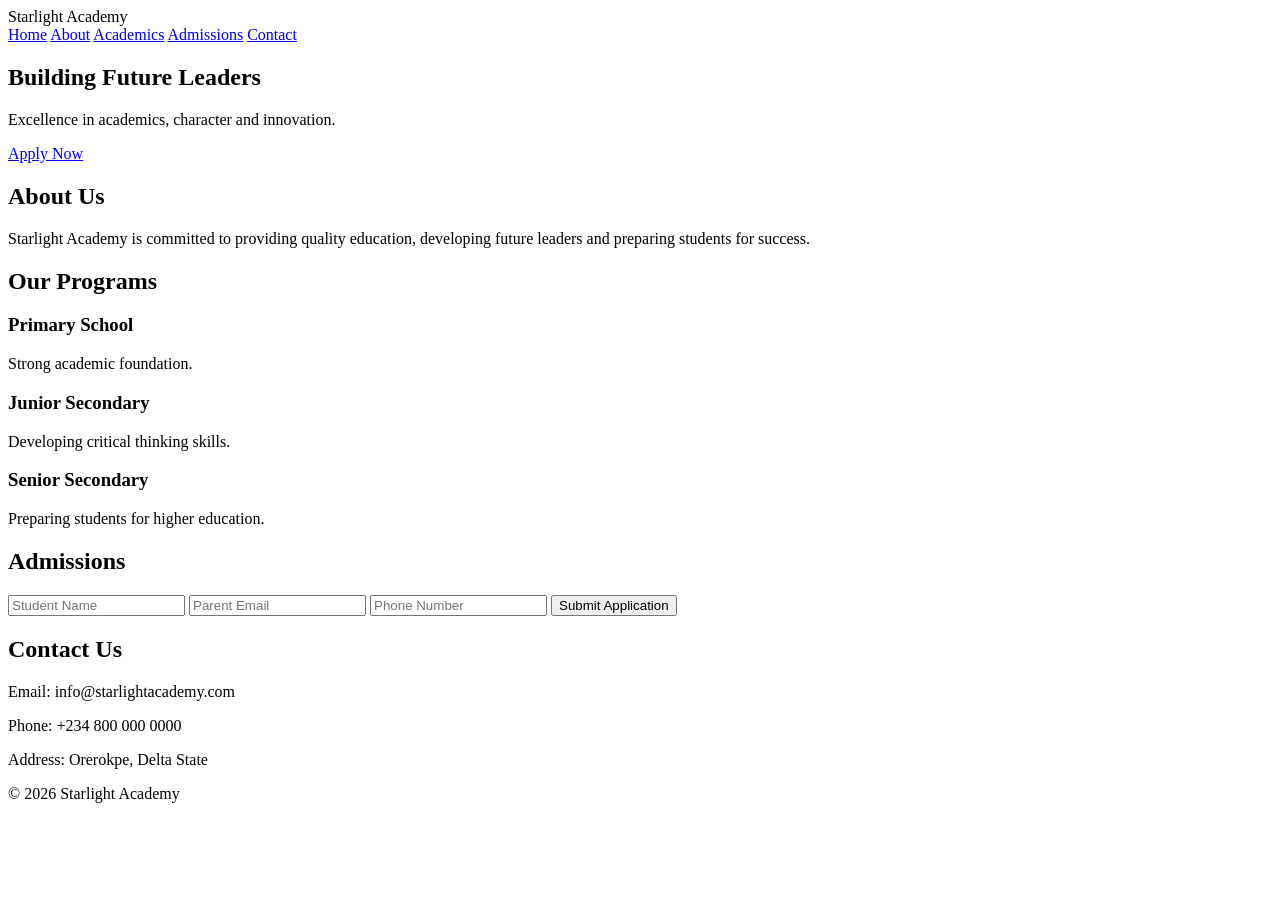
==== index.html @ b927dfcd "Create index.html" ====
<!DOCTYPE html>
<html lang="en">
<head>
<meta charset="UTF-8">
<meta name="viewport" content="width=device-width, initial-scale=1.0">
<title>Starlight Academy</title>
<link rel="stylesheet" href="style.css">
</head>
<body>

<header>
    <div class="container">
        <div class="logo">Starlight Academy</div>

        <nav>
            <a href="#home">Home</a>
            <a href="#about">About</a>
            <a href="#academics">Academics</a>
            <a href="#admissions">Admissions</a>
            <a href="#contact">Contact</a>
        </nav>
    </div>
</header>

<section class="hero" id="home">
    <h1>Building Future Leaders</h1>
    <p>Excellence in academics, character and innovation.</p>

    <a href="#admissions" class="btn">
        Apply Now
    </a>
</section>

<section class="container" id="about">
    <h2>About Us</h2>

    <p>
        Starlight Academy is committed to providing quality education,
        developing future leaders and preparing students for success.
    </p>
</section>

<section class="container" id="academics">
    <h2>Our Programs</h2>

    <div class="grid">
        <div class="card">
            <h3>Primary School</h3>
            <p>Strong academic foundation.</p>
        </div>

        <div class="card">
            <h3>Junior Secondary</h3>
            <p>Developing critical thinking skills.</p>
        </div>

        <div class="card">
            <h3>Senior Secondary</h3>
            <p>Preparing students for higher education.</p>
        </div>
    </div>
</section>

<section class="container" id="admissions">
    <h2>Admissions</h2>

    <form id="admissionForm">

        <input type="text" id="studentName" placeholder="Student Name" required>

        <input type="email" id="parentEmail" placeholder="Parent Email" required>

        <input type="tel" id="phone" placeholder="Phone Number" required>

        <button type="submit">
            Submit Application
        </button>

    </form>
</section>

<section class="container" id="contact">
    <h2>Contact Us</h2>

    <p>Email: info@starlightacademy.com</p>
    <p>Phone: +234 800 000 0000</p>
    <p>Address: Orerokpe, Delta State</p>
</section>

<footer>
    <p>© 2026 Starlight Academy</p>
</footer>

<script src="script.js"></script>

</body>
</html>
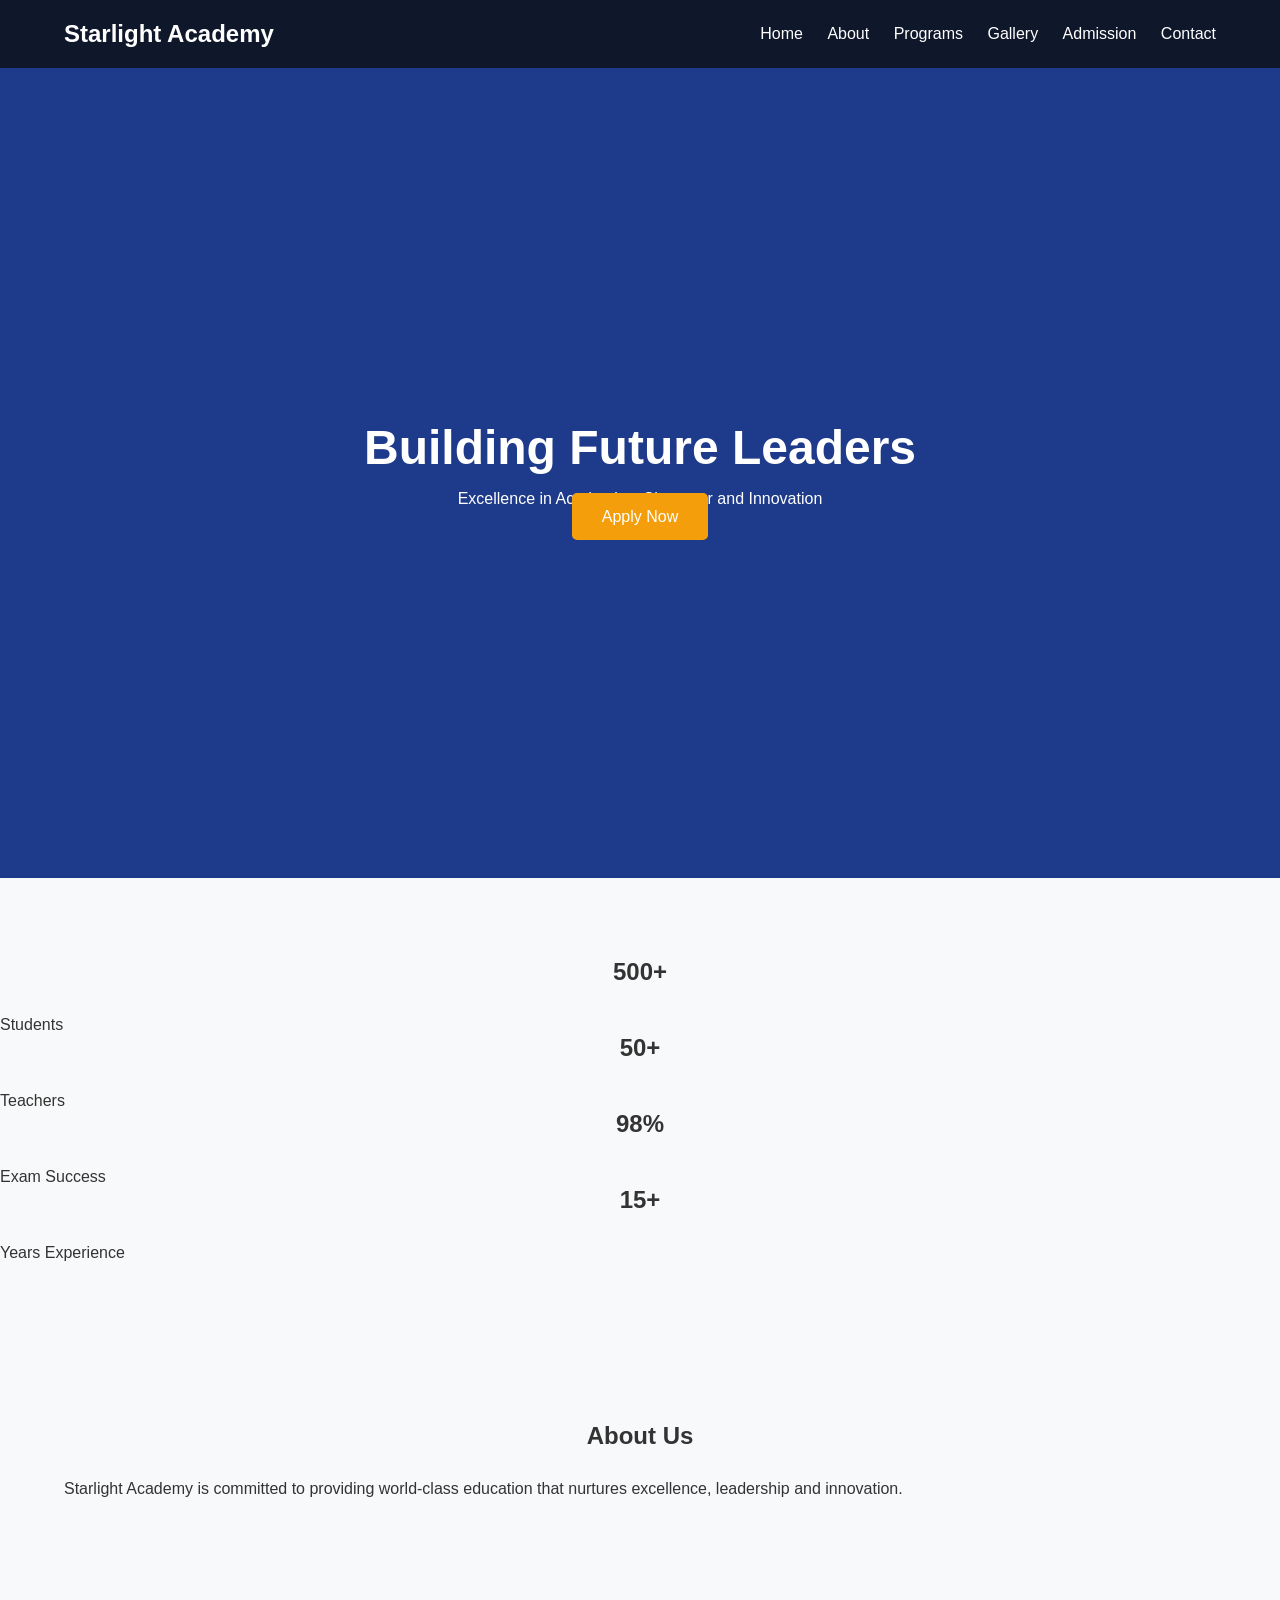
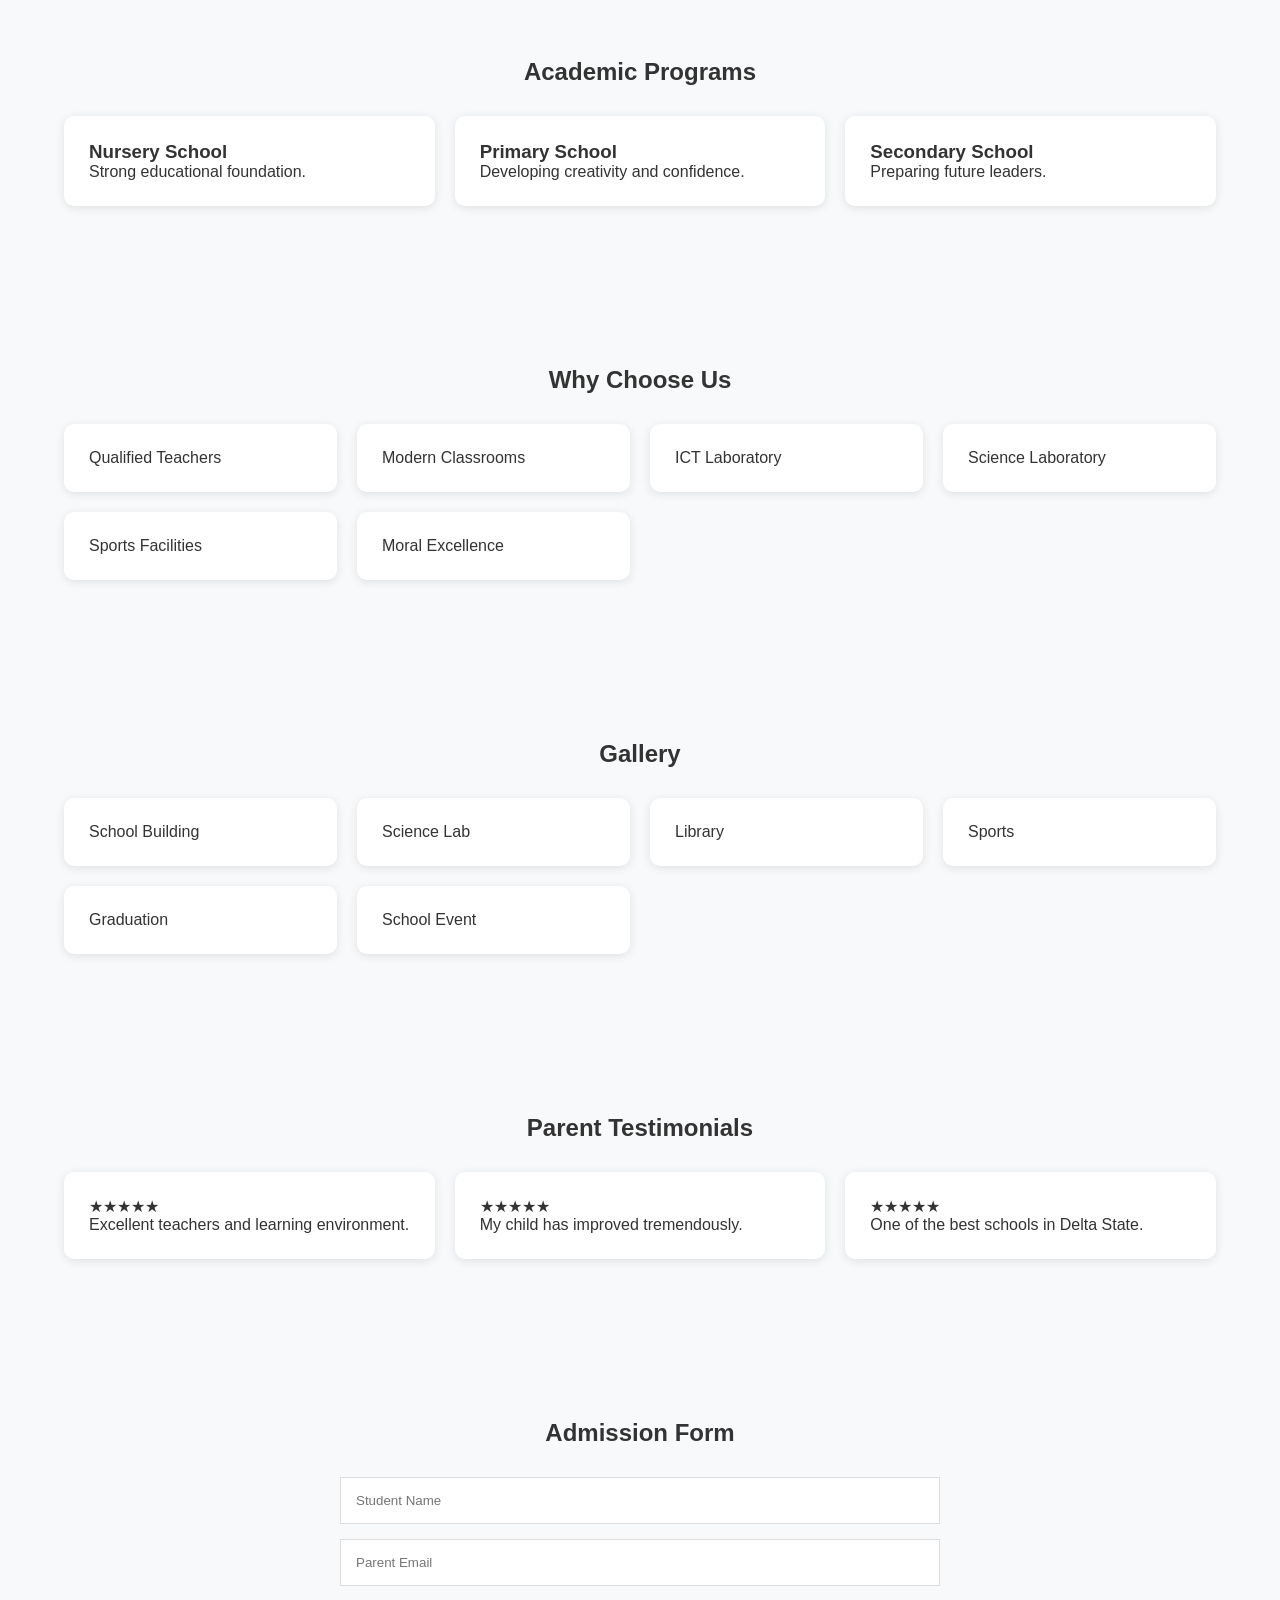
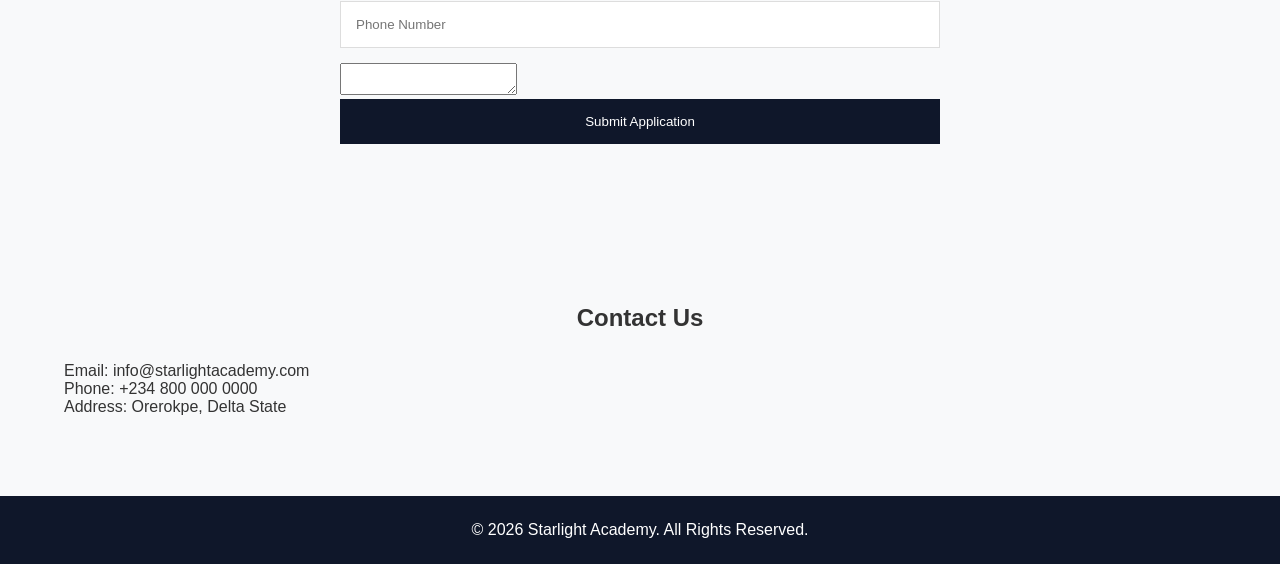
==== commit 356b0900: "Update index.html" ====
--- a/index.html
+++ b/index.html
@@ -3,92 +3,252 @@
 <head>
 <meta charset="UTF-8">
 <meta name="viewport" content="width=device-width, initial-scale=1.0">
-<title>Starlight Academy</title>
+<title>Starlight International Academy</title>
 <link rel="stylesheet" href="style.css">
 </head>
 <body>
 
 <header>
     <div class="container">
-        <div class="logo">Starlight Academy</div>
+        <div class="logo">
+            Starlight Academy
+        </div>
 
         <nav>
             <a href="#home">Home</a>
             <a href="#about">About</a>
-            <a href="#academics">Academics</a>
-            <a href="#admissions">Admissions</a>
+            <a href="#programs">Programs</a>
+            <a href="#gallery">Gallery</a>
+            <a href="#admission">Admission</a>
             <a href="#contact">Contact</a>
         </nav>
     </div>
 </header>
 
 <section class="hero" id="home">
-    <h1>Building Future Leaders</h1>
-    <p>Excellence in academics, character and innovation.</p>
-
-    <a href="#admissions" class="btn">
-        Apply Now
-    </a>
-</section>
-
-<section class="container" id="about">
+
+    <div class="hero-content">
+
+        <h1>Building Future Leaders</h1>
+
+        <p>
+            Excellence in Academics, Character and Innovation
+        </p>
+
+        <a href="#admission" class="btn">
+            Apply Now
+        </a>
+
+    </div>
+
+</section>
+
+<section class="stats">
+
+    <div class="stat">
+        <h2>500+</h2>
+        <p>Students</p>
+    </div>
+
+    <div class="stat">
+        <h2>50+</h2>
+        <p>Teachers</p>
+    </div>
+
+    <div class="stat">
+        <h2>98%</h2>
+        <p>Exam Success</p>
+    </div>
+
+    <div class="stat">
+        <h2>15+</h2>
+        <p>Years Experience</p>
+    </div>
+
+</section>
+
+<section id="about" class="container">
+
     <h2>About Us</h2>
 
-    <p>
-        Starlight Academy is committed to providing quality education,
-        developing future leaders and preparing students for success.
+    <p class="center">
+
+        Starlight Academy is committed to providing
+        world-class education that nurtures excellence,
+        leadership and innovation.
+
     </p>
-</section>
-
-<section class="container" id="academics">
-    <h2>Our Programs</h2>
-
-    <div class="grid">
+
+</section>
+
+<section id="programs" class="container">
+
+    <h2>Academic Programs</h2>
+
+    <div class="grid">
+
+        <div class="card">
+            <h3>Nursery School</h3>
+            <p>Strong educational foundation.</p>
+        </div>
+
         <div class="card">
             <h3>Primary School</h3>
-            <p>Strong academic foundation.</p>
-        </div>
-
-        <div class="card">
-            <h3>Junior Secondary</h3>
-            <p>Developing critical thinking skills.</p>
-        </div>
-
-        <div class="card">
-            <h3>Senior Secondary</h3>
-            <p>Preparing students for higher education.</p>
-        </div>
-    </div>
-</section>
-
-<section class="container" id="admissions">
-    <h2>Admissions</h2>
+            <p>Developing creativity and confidence.</p>
+        </div>
+
+        <div class="card">
+            <h3>Secondary School</h3>
+            <p>Preparing future leaders.</p>
+        </div>
+
+    </div>
+
+</section>
+
+<section class="container">
+
+    <h2>Why Choose Us</h2>
+
+    <div class="grid">
+
+        <div class="card">
+            Qualified Teachers
+        </div>
+
+        <div class="card">
+            Modern Classrooms
+        </div>
+
+        <div class="card">
+            ICT Laboratory
+        </div>
+
+        <div class="card">
+            Science Laboratory
+        </div>
+
+        <div class="card">
+            Sports Facilities
+        </div>
+
+        <div class="card">
+            Moral Excellence
+        </div>
+
+    </div>
+
+</section>
+
+<section id="gallery" class="container">
+
+    <h2>Gallery</h2>
+
+    <div class="grid">
+
+        <div class="card">School Building</div>
+
+        <div class="card">Science Lab</div>
+
+        <div class="card">Library</div>
+
+        <div class="card">Sports</div>
+
+        <div class="card">Graduation</div>
+
+        <div class="card">School Event</div>
+
+    </div>
+
+</section>
+
+<section class="container">
+
+    <h2>Parent Testimonials</h2>
+
+    <div class="grid">
+
+        <div class="card">
+            ★★★★★
+            <p>
+                Excellent teachers and learning environment.
+            </p>
+        </div>
+
+        <div class="card">
+            ★★★★★
+            <p>
+                My child has improved tremendously.
+            </p>
+        </div>
+
+        <div class="card">
+            ★★★★★
+            <p>
+                One of the best schools in Delta State.
+            </p>
+        </div>
+
+    </div>
+
+</section>
+
+<section id="admission" class="container">
+
+    <h2>Admission Form</h2>
 
     <form id="admissionForm">
 
-        <input type="text" id="studentName" placeholder="Student Name" required>
-
-        <input type="email" id="parentEmail" placeholder="Parent Email" required>
-
-        <input type="tel" id="phone" placeholder="Phone Number" required>
+        <input
+        type="text"
+        id="student"
+        placeholder="Student Name"
+        required>
+
+        <input
+        type="email"
+        id="email"
+        placeholder="Parent Email"
+        required>
+
+        <input
+        type="tel"
+        id="phone"
+        placeholder="Phone Number"
+        required>
+
+        <textarea
+        id="message"
+        placeholder="Additional Information">
+        </textarea>
 
         <button type="submit">
             Submit Application
         </button>
 
     </form>
-</section>
-
-<section class="container" id="contact">
+
+</section>
+
+<section id="contact" class="container">
+
     <h2>Contact Us</h2>
 
     <p>Email: info@starlightacademy.com</p>
+
     <p>Phone: +234 800 000 0000</p>
+
     <p>Address: Orerokpe, Delta State</p>
+
 </section>
 
 <footer>
-    <p>© 2026 Starlight Academy</p>
+
+    <p>
+        © 2026 Starlight Academy.
+        All Rights Reserved.
+    </p>
+
 </footer>
 
 <script src="script.js"></script>
--- a/style.css
+++ b/style.css
@@ -0,0 +1,137 @@
+*{
+    margin:0;
+    padding:0;
+    box-sizing:border-box;
+}
+
+body{
+    font-family:Arial,sans-serif;
+    background:#f8f9fa;
+    color:#333;
+}
+
+.container{
+    width:90%;
+    max-width:1200px;
+    margin:auto;
+}
+
+header{
+    background:#0f172a;
+    color:white;
+    position:sticky;
+    top:0;
+}
+
+header .container{
+    display:flex;
+    justify-content:space-between;
+    align-items:center;
+    padding:20px 0;
+}
+
+.logo{
+    font-size:1.5rem;
+    font-weight:bold;
+}
+
+nav a{
+    color:white;
+    text-decoration:none;
+    margin-left:20px;
+}
+
+.hero{
+    height:90vh;
+    display:flex;
+    flex-direction:column;
+    justify-content:center;
+    align-items:center;
+    text-align:center;
+    background:#1e3a8a;
+    color:white;
+    padding:20px;
+}
+
+.hero h1{
+    font-size:3rem;
+}
+
+.hero p{
+    margin-top:15px;
+}
+
+.btn{
+    background:#f59e0b;
+    color:white;
+    text-decoration:none;
+    padding:15px 30px;
+    border-radius:5px;
+    margin-top:20px;
+}
+
+section{
+    padding:80px 0;
+}
+
+section h2{
+    text-align:center;
+    margin-bottom:30px;
+}
+
+.grid{
+    display:grid;
+    grid-template-columns:repeat(auto-fit,minmax(250px,1fr));
+    gap:20px;
+}
+
+.card{
+    background:white;
+    padding:25px;
+    border-radius:10px;
+    box-shadow:0 2px 10px rgba(0,0,0,.1);
+}
+
+form{
+    max-width:600px;
+    margin:auto;
+}
+
+input{
+    width:100%;
+    padding:15px;
+    margin-bottom:15px;
+    border:1px solid #ddd;
+}
+
+button{
+    width:100%;
+    padding:15px;
+    background:#0f172a;
+    color:white;
+    border:none;
+    cursor:pointer;
+}
+
+footer{
+    background:#0f172a;
+    color:white;
+    text-align:center;
+    padding:25px;
+}
+
+@media(max-width:768px){
+
+header .container{
+    flex-direction:column;
+}
+
+nav{
+    margin-top:15px;
+}
+
+.hero h1{
+    font-size:2rem;
+}
+
+  }
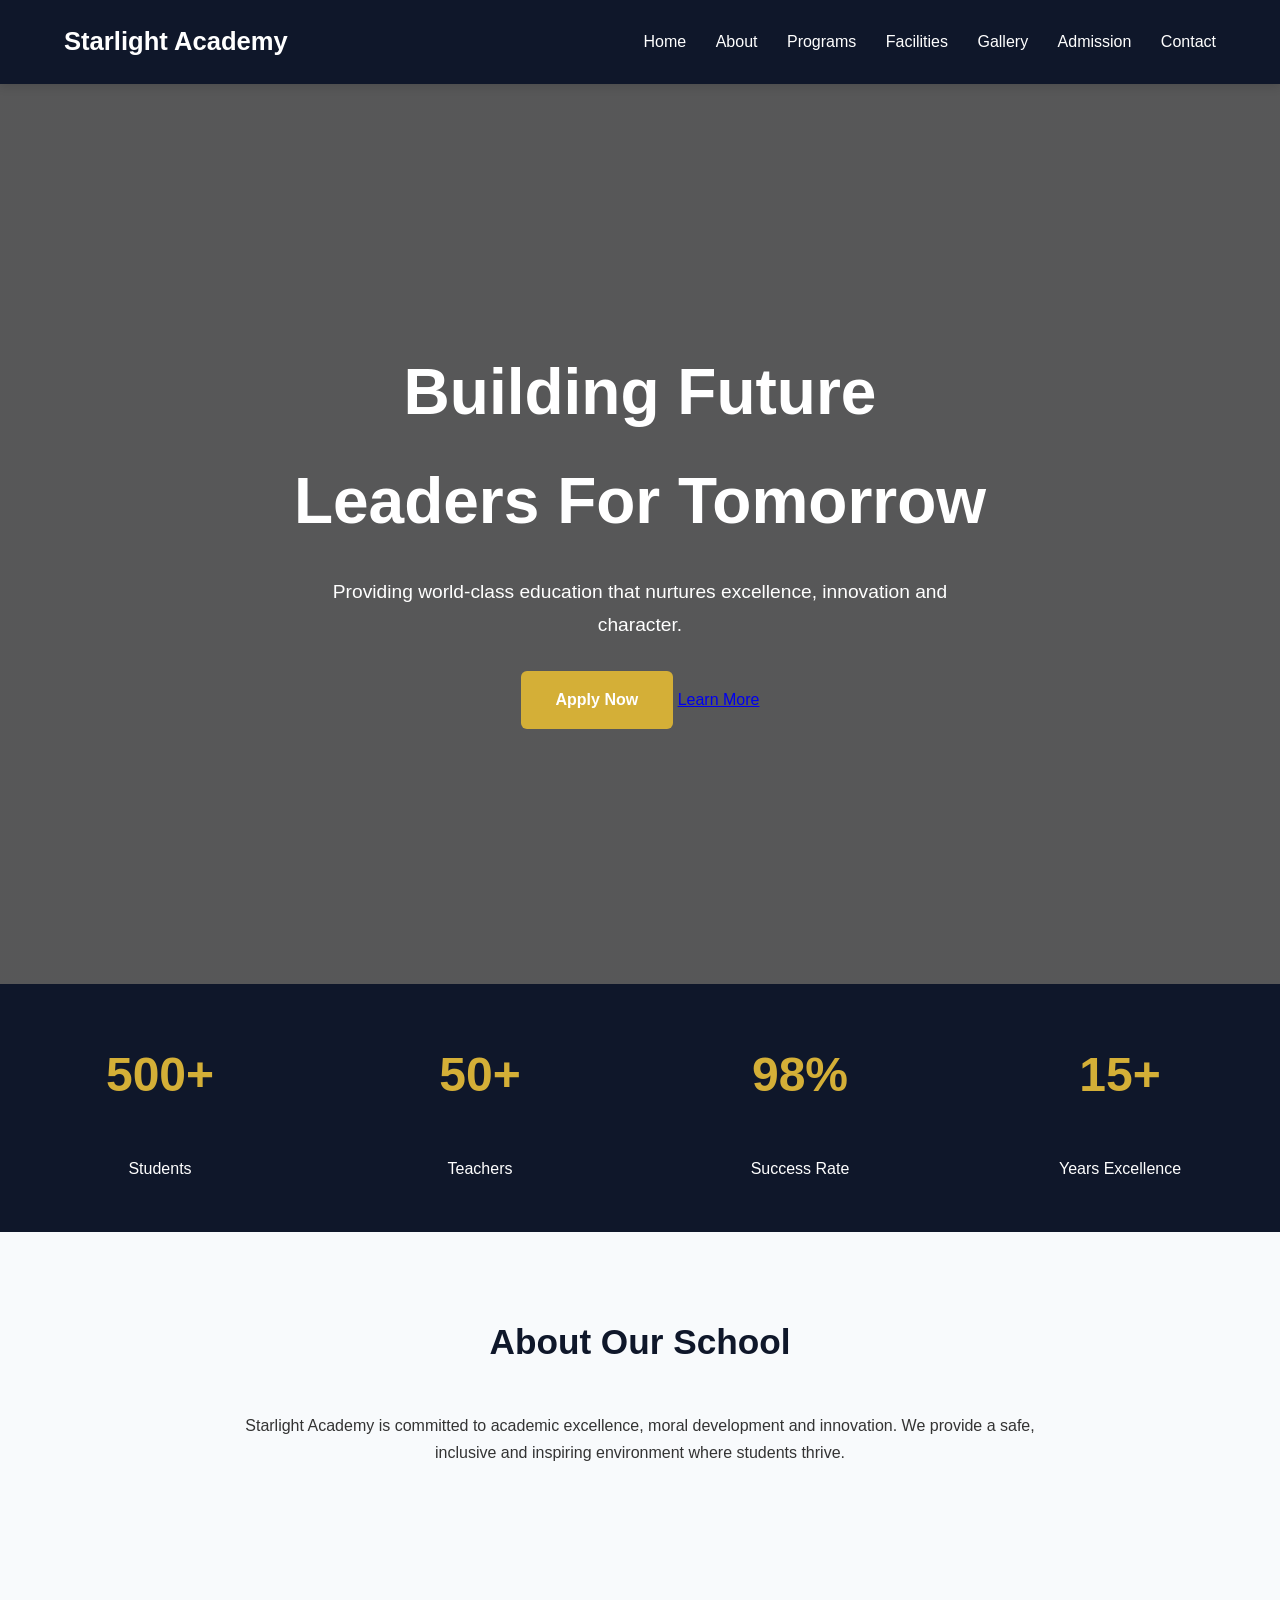
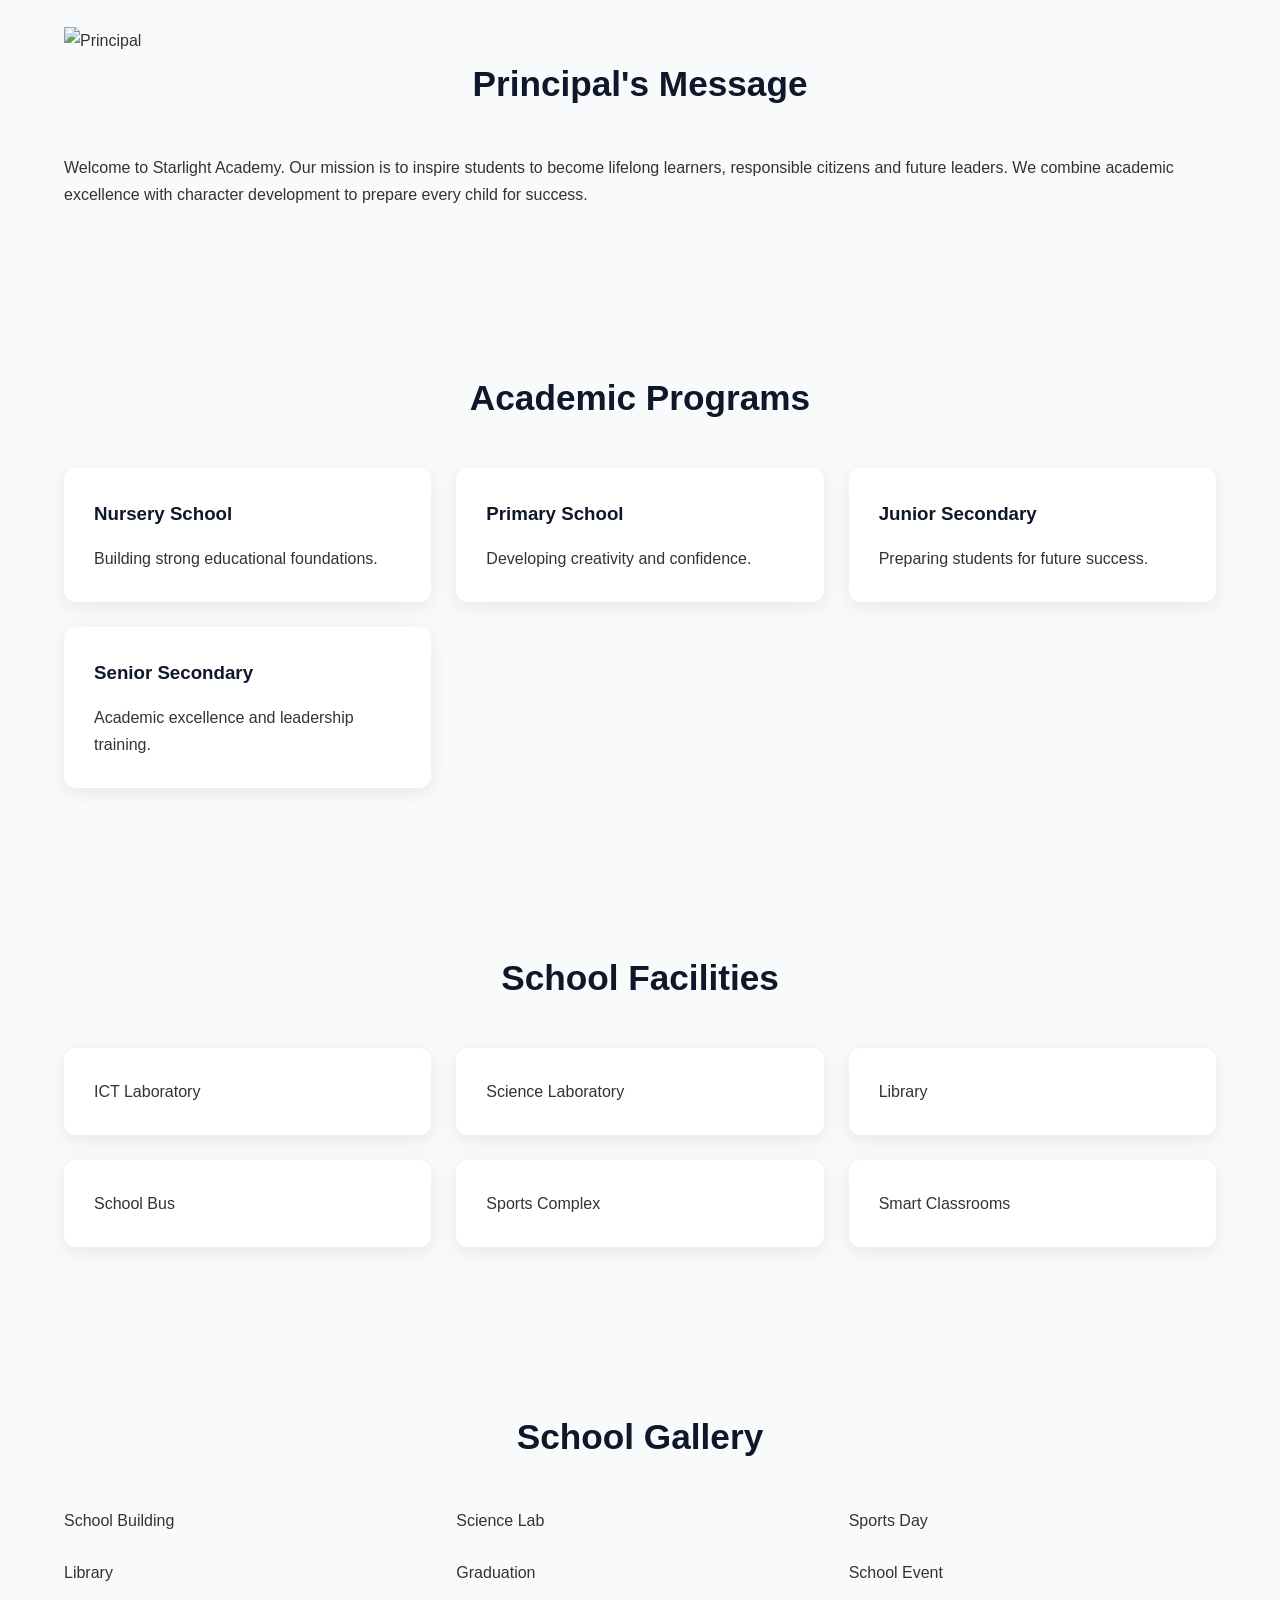
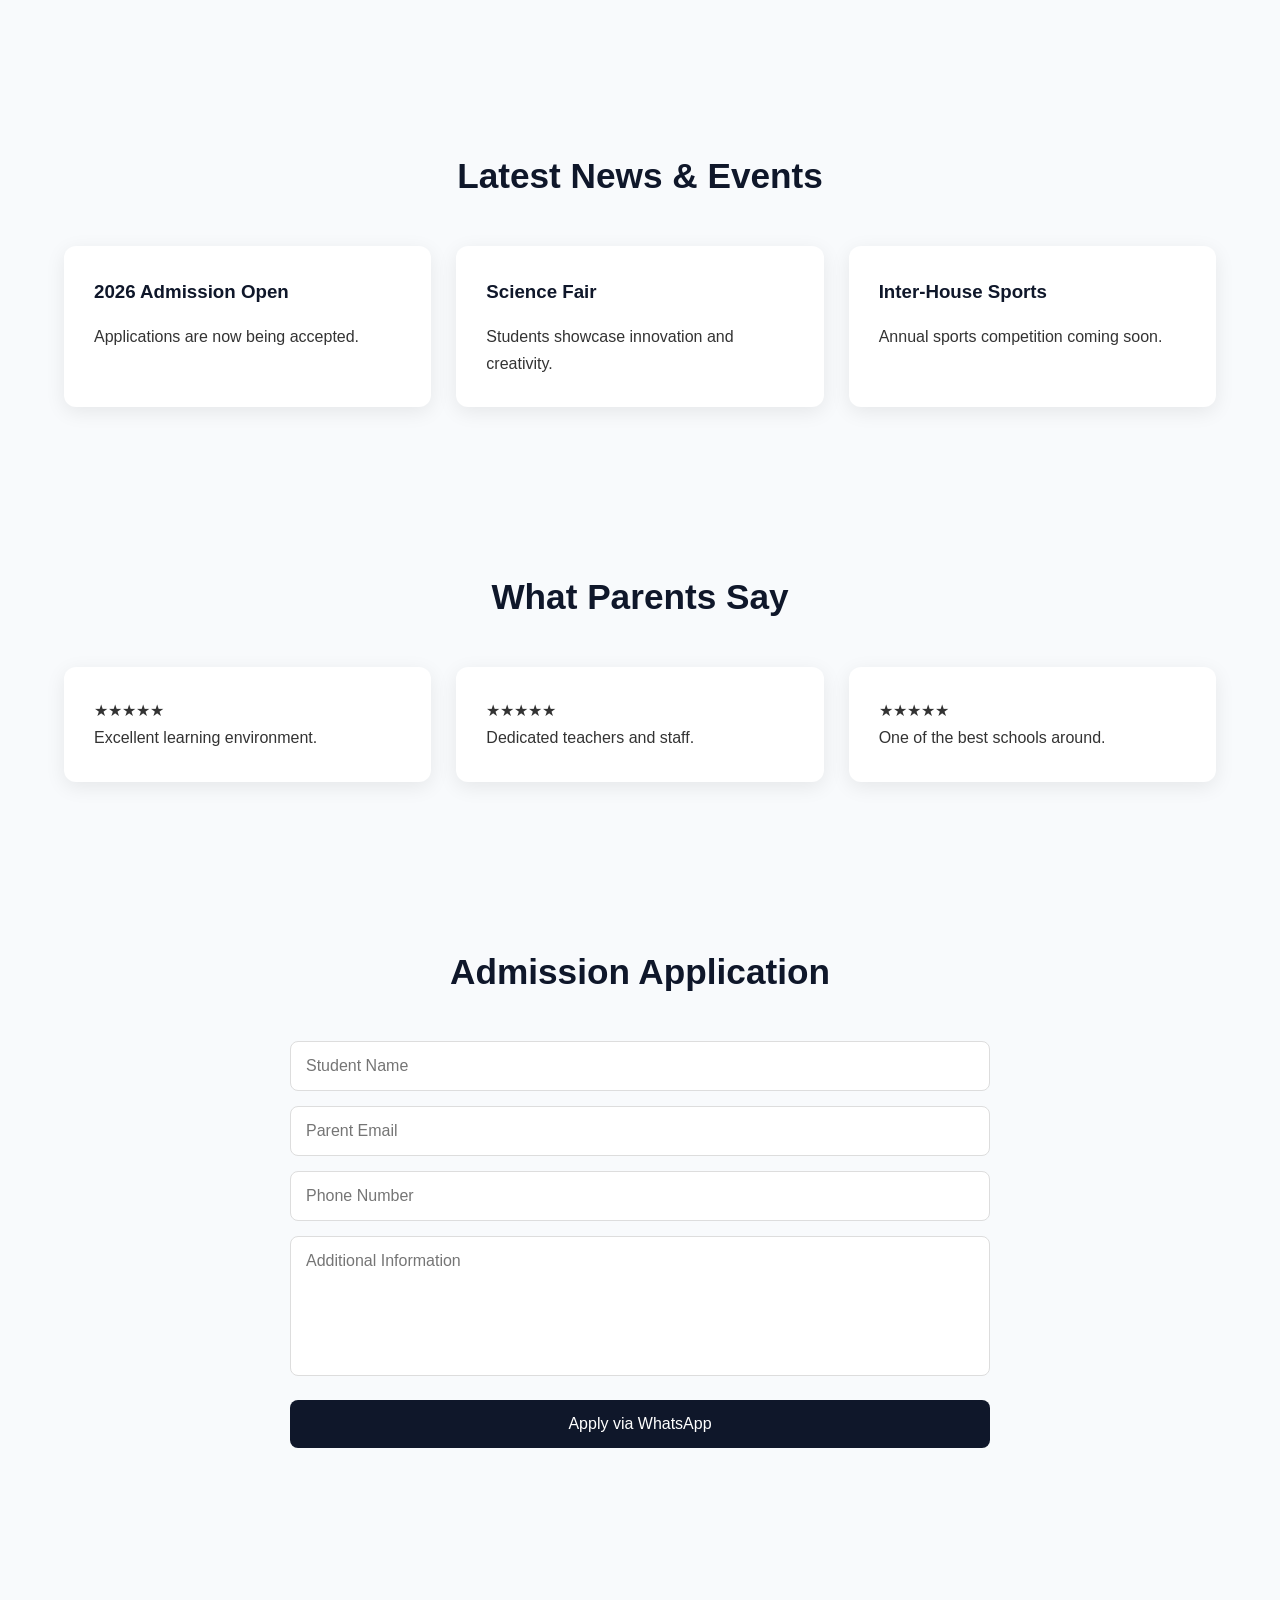
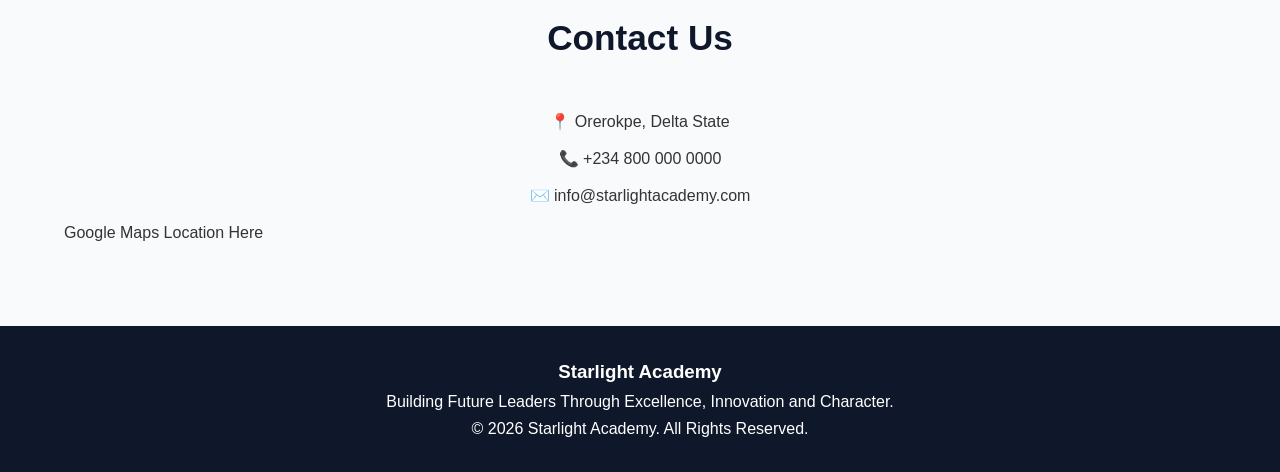
==== commit 8ae092a3: "Update index.html" ====
--- a/index.html
+++ b/index.html
@@ -3,251 +3,286 @@
 <head>
 <meta charset="UTF-8">
 <meta name="viewport" content="width=device-width, initial-scale=1.0">
-<title>Starlight International Academy</title>
+<title>Starlight Academy | Building Future Leaders</title>
 <link rel="stylesheet" href="style.css">
+<link rel="preconnect" href="https://fonts.googleapis.com">
+<link rel="preconnect" href="https://fonts.gstatic.com" crossorigin>
+<link href="https://fonts.googleapis.com/css2?family=Poppins:wght@300;400;500;600;700&display=swap" rel="stylesheet">
 </head>
+
 <body>
 
 <header>
-    <div class="container">
-        <div class="logo">
-            Starlight Academy
-        </div>
-
-        <nav>
-            <a href="#home">Home</a>
-            <a href="#about">About</a>
-            <a href="#programs">Programs</a>
-            <a href="#gallery">Gallery</a>
-            <a href="#admission">Admission</a>
-            <a href="#contact">Contact</a>
-        </nav>
-    </div>
+<div class="container">
+
+<div class="logo">
+Starlight Academy
+</div>
+
+<nav>
+<a href="#home">Home</a>
+<a href="#about">About</a>
+<a href="#programs">Programs</a>
+<a href="#facilities">Facilities</a>
+<a href="#gallery">Gallery</a>
+<a href="#admission">Admission</a>
+<a href="#contact">Contact</a>
+</nav>
+
+</div>
 </header>
 
 <section class="hero" id="home">
 
-    <div class="hero-content">
-
-        <h1>Building Future Leaders</h1>
-
-        <p>
-            Excellence in Academics, Character and Innovation
-        </p>
-
-        <a href="#admission" class="btn">
-            Apply Now
-        </a>
-
-    </div>
+<div class="hero-content">
+
+<h1>Building Future Leaders For Tomorrow</h1>
+
+<p>
+Providing world-class education that nurtures excellence,
+innovation and character.
+</p>
+
+<div class="hero-buttons">
+
+<a href="#admission" class="btn">
+Apply Now
+</a>
+
+<a href="#about" class="btn-secondary">
+Learn More
+</a>
+
+</div>
+
+</div>
 
 </section>
 
 <section class="stats">
 
-    <div class="stat">
-        <h2>500+</h2>
-        <p>Students</p>
-    </div>
-
-    <div class="stat">
-        <h2>50+</h2>
-        <p>Teachers</p>
-    </div>
-
-    <div class="stat">
-        <h2>98%</h2>
-        <p>Exam Success</p>
-    </div>
-
-    <div class="stat">
-        <h2>15+</h2>
-        <p>Years Experience</p>
-    </div>
+<div class="stat">
+<h2 id="students">500+</h2>
+<p>Students</p>
+</div>
+
+<div class="stat">
+<h2 id="teachers">50+</h2>
+<p>Teachers</p>
+</div>
+
+<div class="stat">
+<h2 id="success">98%</h2>
+<p>Success Rate</p>
+</div>
+
+<div class="stat">
+<h2 id="years">15+</h2>
+<p>Years Excellence</p>
+</div>
 
 </section>
 
 <section id="about" class="container">
 
-    <h2>About Us</h2>
-
-    <p class="center">
-
-        Starlight Academy is committed to providing
-        world-class education that nurtures excellence,
-        leadership and innovation.
-
-    </p>
+<h2>About Our School</h2>
+
+<p class="center">
+Starlight Academy is committed to academic excellence,
+moral development and innovation. We provide a safe,
+inclusive and inspiring environment where students thrive.
+</p>
+
+</section>
+
+<section class="principal-section">
+
+<div class="container principal-grid">
+
+<div class="principal-image">
+<img src="https://via.placeholder.com/400x450" alt="Principal">
+</div>
+
+<div class="principal-text">
+
+<h2>Principal's Message</h2>
+
+<p>
+Welcome to Starlight Academy.
+Our mission is to inspire students to become
+lifelong learners, responsible citizens and future leaders.
+We combine academic excellence with character development
+to prepare every child for success.
+</p>
+
+</div>
+
+</div>
 
 </section>
 
 <section id="programs" class="container">
 
-    <h2>Academic Programs</h2>
-
-    <div class="grid">
-
-        <div class="card">
-            <h3>Nursery School</h3>
-            <p>Strong educational foundation.</p>
-        </div>
-
-        <div class="card">
-            <h3>Primary School</h3>
-            <p>Developing creativity and confidence.</p>
-        </div>
-
-        <div class="card">
-            <h3>Secondary School</h3>
-            <p>Preparing future leaders.</p>
-        </div>
-
-    </div>
+<h2>Academic Programs</h2>
+
+<div class="grid">
+
+<div class="card">
+<h3>Nursery School</h3>
+<p>Building strong educational foundations.</p>
+</div>
+
+<div class="card">
+<h3>Primary School</h3>
+<p>Developing creativity and confidence.</p>
+</div>
+
+<div class="card">
+<h3>Junior Secondary</h3>
+<p>Preparing students for future success.</p>
+</div>
+
+<div class="card">
+<h3>Senior Secondary</h3>
+<p>Academic excellence and leadership training.</p>
+</div>
+
+</div>
+
+</section>
+
+<section id="facilities" class="container">
+
+<h2>School Facilities</h2>
+
+<div class="grid">
+
+<div class="card">ICT Laboratory</div>
+<div class="card">Science Laboratory</div>
+<div class="card">Library</div>
+<div class="card">School Bus</div>
+<div class="card">Sports Complex</div>
+<div class="card">Smart Classrooms</div>
+
+</div>
+
+</section>
+
+<section id="gallery" class="container">
+
+<h2>School Gallery</h2>
+
+<div class="grid">
+
+<div class="gallery-item">School Building</div>
+<div class="gallery-item">Science Lab</div>
+<div class="gallery-item">Sports Day</div>
+<div class="gallery-item">Library</div>
+<div class="gallery-item">Graduation</div>
+<div class="gallery-item">School Event</div>
+
+</div>
 
 </section>
 
 <section class="container">
 
-    <h2>Why Choose Us</h2>
-
-    <div class="grid">
-
-        <div class="card">
-            Qualified Teachers
-        </div>
-
-        <div class="card">
-            Modern Classrooms
-        </div>
-
-        <div class="card">
-            ICT Laboratory
-        </div>
-
-        <div class="card">
-            Science Laboratory
-        </div>
-
-        <div class="card">
-            Sports Facilities
-        </div>
-
-        <div class="card">
-            Moral Excellence
-        </div>
-
-    </div>
-
-</section>
-
-<section id="gallery" class="container">
-
-    <h2>Gallery</h2>
-
-    <div class="grid">
-
-        <div class="card">School Building</div>
-
-        <div class="card">Science Lab</div>
-
-        <div class="card">Library</div>
-
-        <div class="card">Sports</div>
-
-        <div class="card">Graduation</div>
-
-        <div class="card">School Event</div>
-
-    </div>
+<h2>Latest News & Events</h2>
+
+<div class="grid">
+
+<div class="card">
+<h3>2026 Admission Open</h3>
+<p>Applications are now being accepted.</p>
+</div>
+
+<div class="card">
+<h3>Science Fair</h3>
+<p>Students showcase innovation and creativity.</p>
+</div>
+
+<div class="card">
+<h3>Inter-House Sports</h3>
+<p>Annual sports competition coming soon.</p>
+</div>
+
+</div>
 
 </section>
 
 <section class="container">
 
-    <h2>Parent Testimonials</h2>
-
-    <div class="grid">
-
-        <div class="card">
-            ★★★★★
-            <p>
-                Excellent teachers and learning environment.
-            </p>
-        </div>
-
-        <div class="card">
-            ★★★★★
-            <p>
-                My child has improved tremendously.
-            </p>
-        </div>
-
-        <div class="card">
-            ★★★★★
-            <p>
-                One of the best schools in Delta State.
-            </p>
-        </div>
-
-    </div>
+<h2>What Parents Say</h2>
+
+<div class="grid">
+
+<div class="card">
+★★★★★
+<p>Excellent learning environment.</p>
+</div>
+
+<div class="card">
+★★★★★
+<p>Dedicated teachers and staff.</p>
+</div>
+
+<div class="card">
+★★★★★
+<p>One of the best schools around.</p>
+</div>
+
+</div>
 
 </section>
 
 <section id="admission" class="container">
 
-    <h2>Admission Form</h2>
-
-    <form id="admissionForm">
-
-        <input
-        type="text"
-        id="student"
-        placeholder="Student Name"
-        required>
-
-        <input
-        type="email"
-        id="email"
-        placeholder="Parent Email"
-        required>
-
-        <input
-        type="tel"
-        id="phone"
-        placeholder="Phone Number"
-        required>
-
-        <textarea
-        id="message"
-        placeholder="Additional Information">
-        </textarea>
-
-        <button type="submit">
-            Submit Application
-        </button>
-
-    </form>
+<h2>Admission Application</h2>
+
+<form id="admissionForm">
+
+<input type="text" id="student" placeholder="Student Name" required>
+
+<input type="email" id="email" placeholder="Parent Email" required>
+
+<input type="tel" id="phone" placeholder="Phone Number" required>
+
+<textarea id="message" placeholder="Additional Information"></textarea>
+
+<button type="submit">
+Apply via WhatsApp
+</button>
+
+</form>
 
 </section>
 
 <section id="contact" class="container">
 
-    <h2>Contact Us</h2>
-
-    <p>Email: info@starlightacademy.com</p>
-
-    <p>Phone: +234 800 000 0000</p>
-
-    <p>Address: Orerokpe, Delta State</p>
+<h2>Contact Us</h2>
+
+<p>📍 Orerokpe, Delta State</p>
+<p>📞 +234 800 000 0000</p>
+<p>✉️ info@starlightacademy.com</p>
+
+<div class="map-placeholder">
+Google Maps Location Here
+</div>
 
 </section>
 
 <footer>
 
-    <p>
-        © 2026 Starlight Academy.
-        All Rights Reserved.
-    </p>
+<h3>Starlight Academy</h3>
+
+<p>
+Building Future Leaders Through Excellence,
+Innovation and Character.
+</p>
+
+<p>
+© 2026 Starlight Academy. All Rights Reserved.
+</p>
 
 </footer>
 
--- a/style.css
+++ b/style.css
@@ -2,25 +2,32 @@
     margin:0;
     padding:0;
     box-sizing:border-box;
+    font-family:'Segoe UI',sans-serif;
+}
+
+html{
+    scroll-behavior:smooth;
 }
 
 body{
-    font-family:Arial,sans-serif;
-    background:#f8f9fa;
+    background:#f8fafc;
     color:#333;
+    line-height:1.7;
 }
 
 .container{
     width:90%;
     max-width:1200px;
     margin:auto;
+    padding:80px 0;
 }
 
 header{
     background:#0f172a;
-    color:white;
     position:sticky;
     top:0;
+    z-index:1000;
+    box-shadow:0 2px 10px rgba(0,0,0,.15);
 }
 
 header .container{
@@ -31,77 +38,140 @@
 }
 
 .logo{
-    font-size:1.5rem;
-    font-weight:bold;
+    color:#fff;
+    font-size:1.6rem;
+    font-weight:700;
 }
 
 nav a{
-    color:white;
+    color:#fff;
     text-decoration:none;
-    margin-left:20px;
+    margin-left:25px;
+    transition:.3s;
+}
+
+nav a:hover{
+    color:#d4af37;
 }
 
 .hero{
-    height:90vh;
+    height:100vh;
+    background:
+    linear-gradient(
+        rgba(0,0,0,.65),
+        rgba(0,0,0,.65)
+    ),
+    url("https://images.unsplash.com/photo-1509062522246-3755977927d7");
+    background-size:cover;
+    background-position:center;
     display:flex;
-    flex-direction:column;
     justify-content:center;
     align-items:center;
     text-align:center;
-    background:#1e3a8a;
     color:white;
     padding:20px;
 }
 
+.hero-content{
+    max-width:700px;
+}
+
 .hero h1{
+    font-size:4rem;
+    margin-bottom:20px;
+}
+
+.hero p{
+    font-size:1.2rem;
+    margin-bottom:30px;
+}
+
+.btn{
+    display:inline-block;
+    background:#d4af37;
+    color:white;
+    text-decoration:none;
+    padding:15px 35px;
+    border-radius:6px;
+    font-weight:600;
+    transition:.3s;
+}
+
+.btn:hover{
+    transform:translateY(-3px);
+}
+
+.stats{
+    display:grid;
+    grid-template-columns:repeat(auto-fit,minmax(200px,1fr));
+    background:#0f172a;
+    color:white;
+    text-align:center;
+}
+
+.stat{
+    padding:50px 20px;
+}
+
+.stat h2{
+    color:#d4af37;
     font-size:3rem;
 }
 
-.hero p{
-    margin-top:15px;
-}
-
-.btn{
-    background:#f59e0b;
-    color:white;
-    text-decoration:none;
-    padding:15px 30px;
-    border-radius:5px;
-    margin-top:20px;
-}
-
-section{
-    padding:80px 0;
-}
-
 section h2{
     text-align:center;
-    margin-bottom:30px;
+    margin-bottom:40px;
+    font-size:2.2rem;
+    color:#0f172a;
+}
+
+.center{
+    text-align:center;
+    max-width:800px;
+    margin:auto;
 }
 
 .grid{
     display:grid;
-    grid-template-columns:repeat(auto-fit,minmax(250px,1fr));
-    gap:20px;
+    grid-template-columns:repeat(auto-fit,minmax(280px,1fr));
+    gap:25px;
 }
 
 .card{
     background:white;
-    padding:25px;
-    border-radius:10px;
-    box-shadow:0 2px 10px rgba(0,0,0,.1);
+    padding:30px;
+    border-radius:12px;
+    box-shadow:0 5px 20px rgba(0,0,0,.08);
+    transition:.3s;
+}
+
+.card:hover{
+    transform:translateY(-6px);
+}
+
+.card h3{
+    margin-bottom:15px;
+    color:#0f172a;
 }
 
 form{
-    max-width:600px;
+    max-width:700px;
     margin:auto;
 }
 
-input{
+input,
+textarea{
     width:100%;
     padding:15px;
     margin-bottom:15px;
     border:1px solid #ddd;
+    border-radius:8px;
+    font-size:1rem;
+}
+
+textarea{
+    height:140px;
+    resize:none;
 }
 
 button{
@@ -110,28 +180,48 @@
     background:#0f172a;
     color:white;
     border:none;
+    border-radius:8px;
     cursor:pointer;
+    font-size:1rem;
+}
+
+button:hover{
+    background:#1e293b;
+}
+
+#contact p{
+    text-align:center;
+    margin-bottom:10px;
 }
 
 footer{
     background:#0f172a;
     color:white;
     text-align:center;
-    padding:25px;
+    padding:30px;
 }
 
 @media(max-width:768px){
 
-header .container{
-    flex-direction:column;
-}
-
-nav{
-    margin-top:15px;
-}
-
-.hero h1{
-    font-size:2rem;
-}
-
-  }
+    header .container{
+        flex-direction:column;
+    }
+
+    nav{
+        margin-top:15px;
+    }
+
+    nav a{
+        display:inline-block;
+        margin:10px;
+    }
+
+    .hero h1{
+        font-size:2.5rem;
+    }
+
+    .hero p{
+        font-size:1rem;
+    }
+
+}
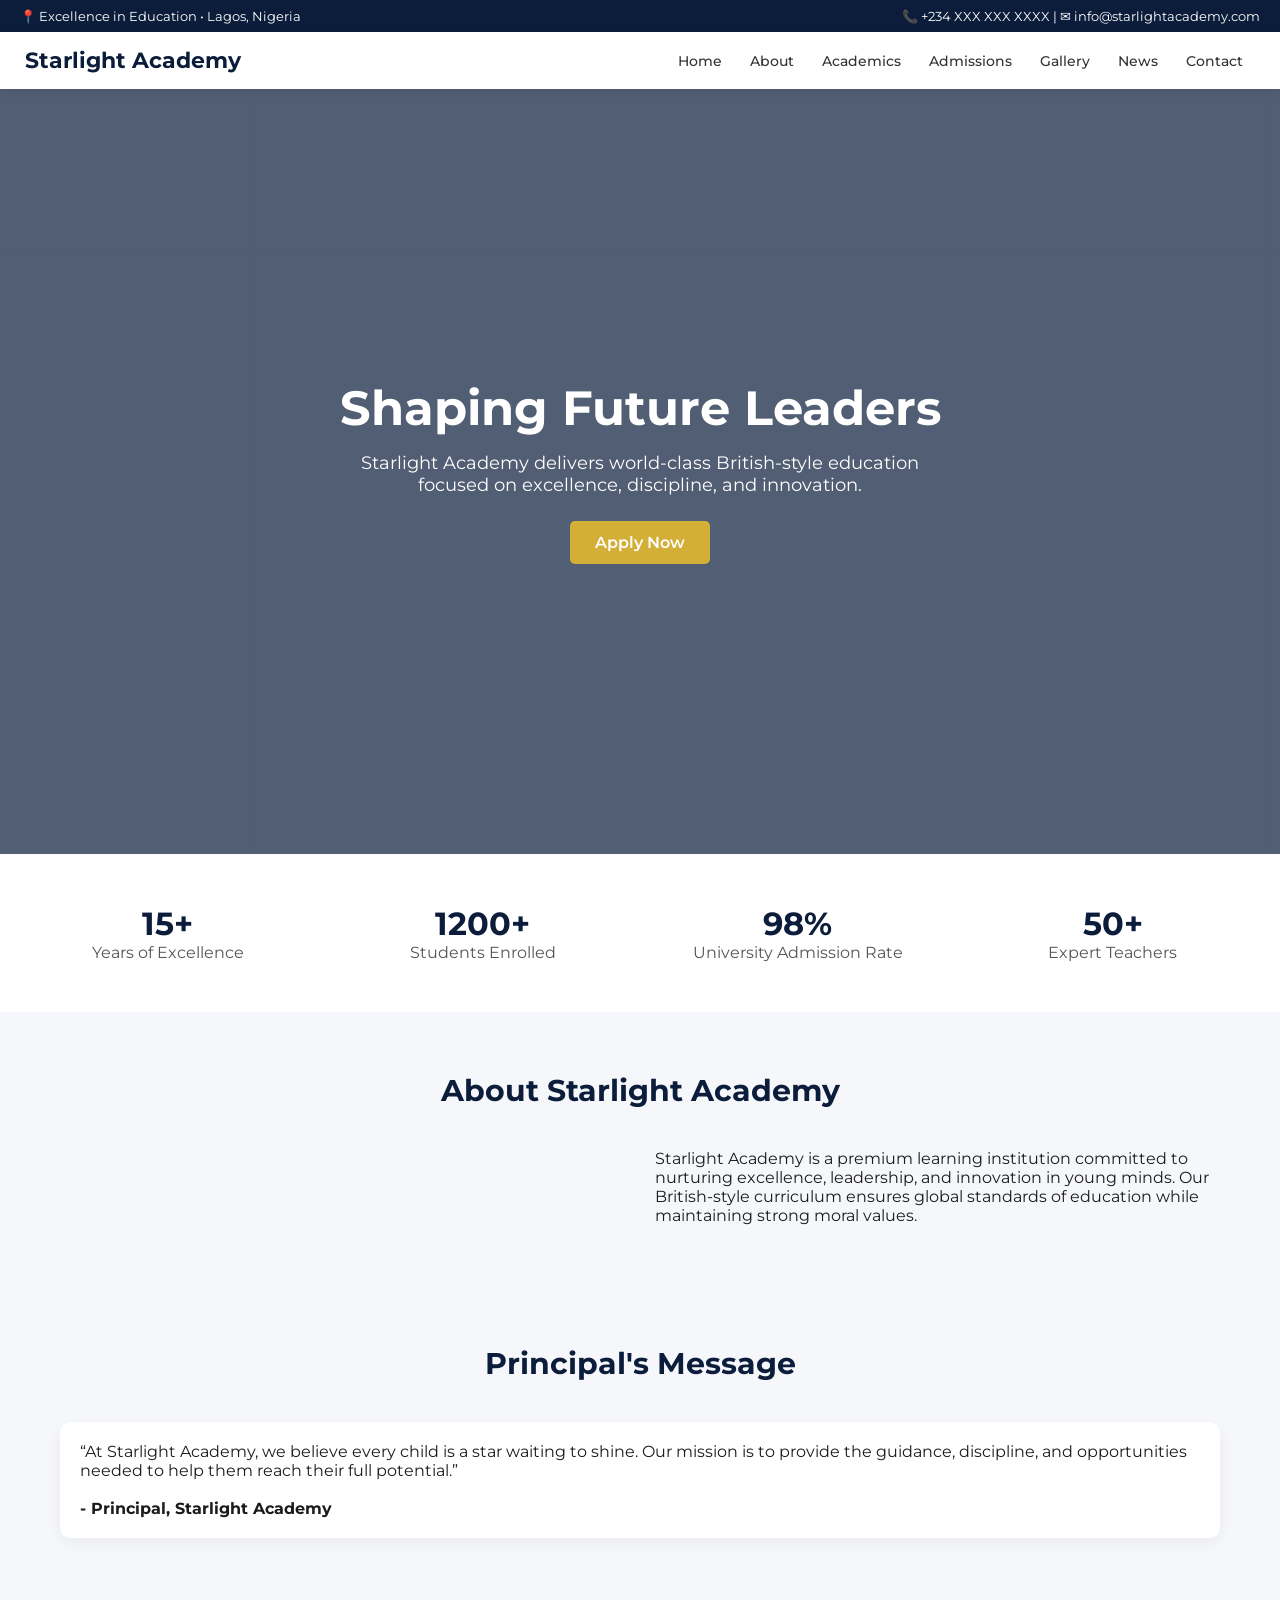
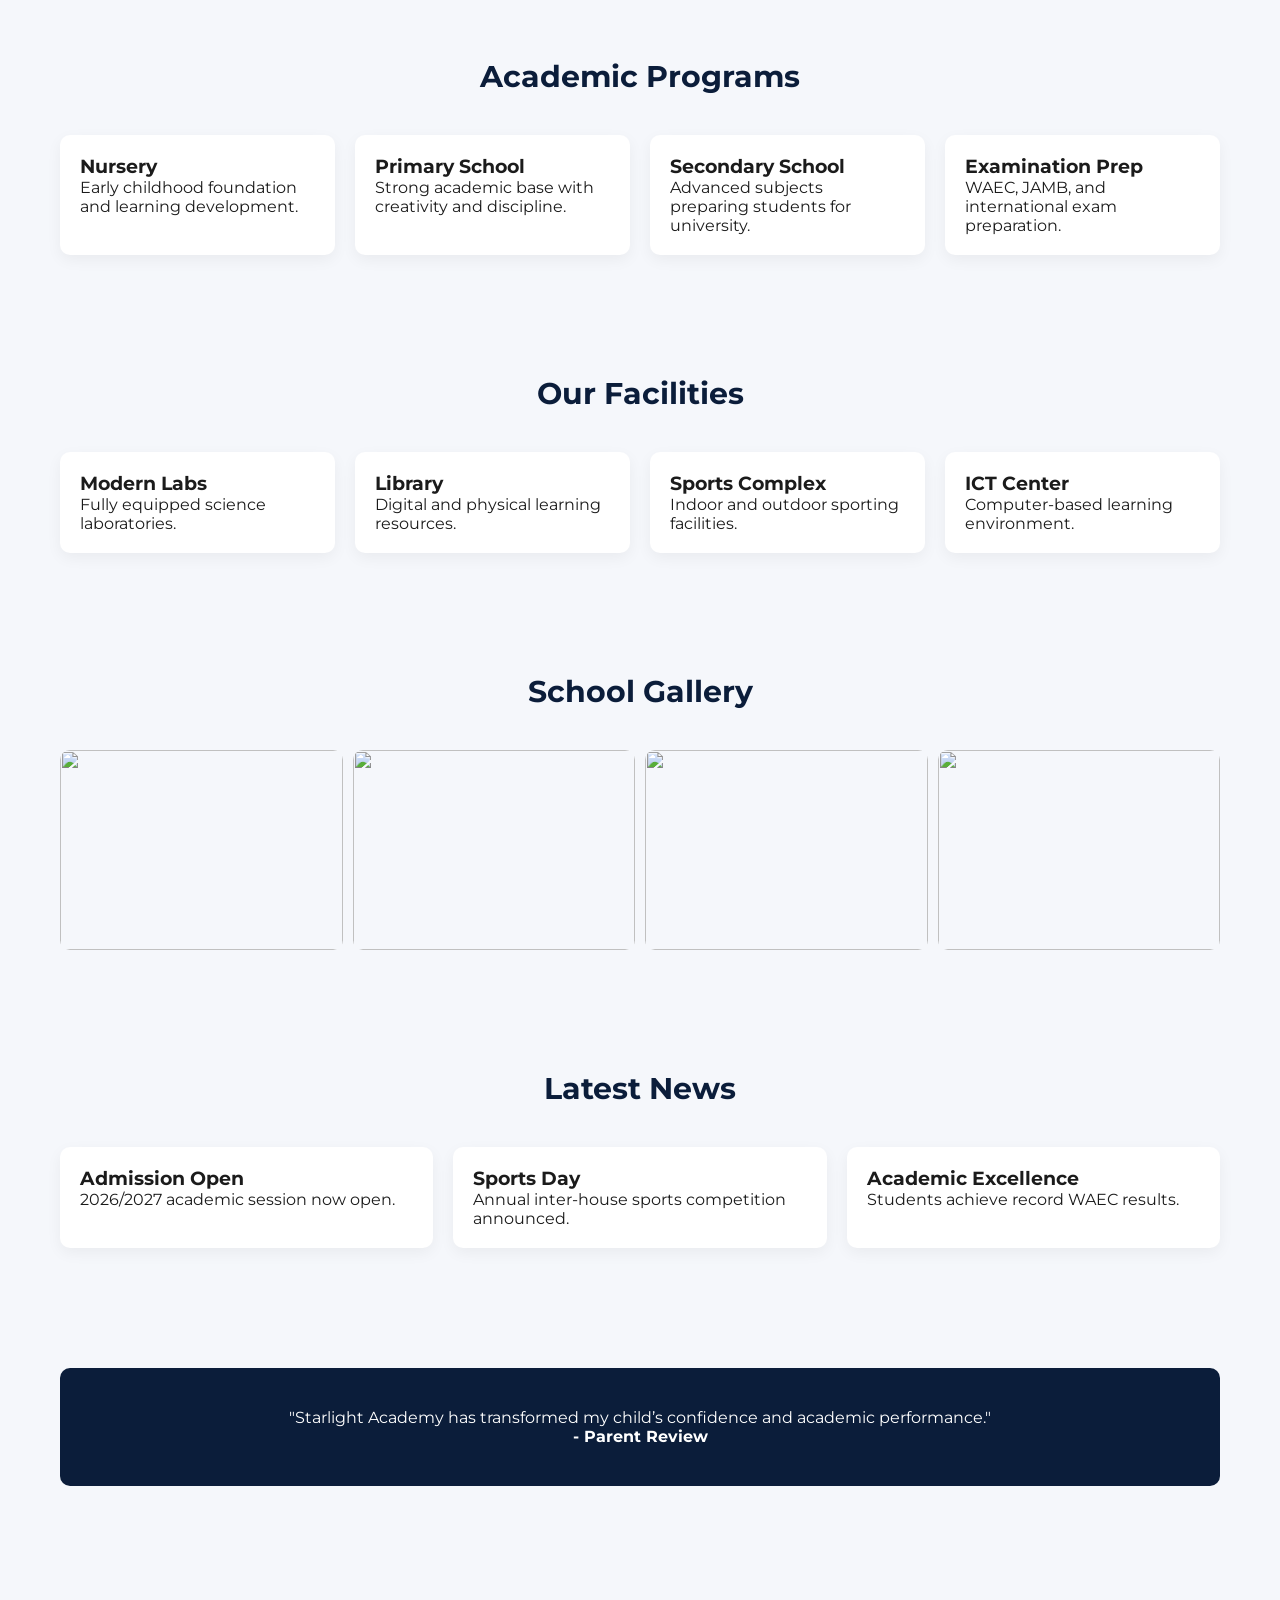
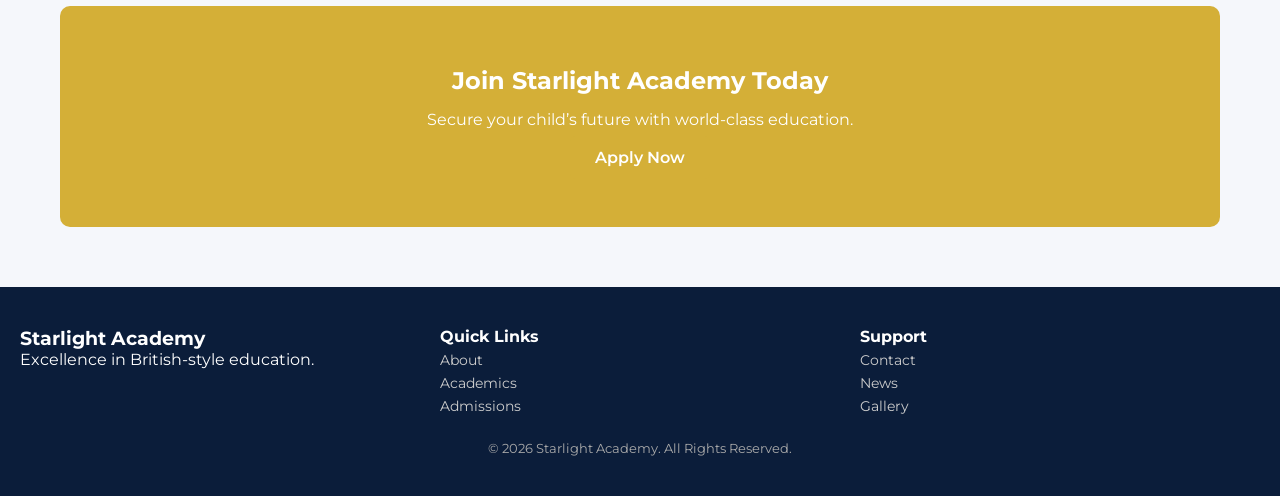
==== commit ea394531: "Update index.html" ====
--- a/index.html
+++ b/index.html
@@ -1,292 +1,416 @@
 <!DOCTYPE html>
 <html lang="en">
 <head>
-<meta charset="UTF-8">
-<meta name="viewport" content="width=device-width, initial-scale=1.0">
-<title>Starlight Academy | Building Future Leaders</title>
-<link rel="stylesheet" href="style.css">
-<link rel="preconnect" href="https://fonts.googleapis.com">
-<link rel="preconnect" href="https://fonts.gstatic.com" crossorigin>
-<link href="https://fonts.googleapis.com/css2?family=Poppins:wght@300;400;500;600;700&display=swap" rel="stylesheet">
+  <meta charset="UTF-8" />
+  <meta name="viewport" content="width=device-width, initial-scale=1.0"/>
+  <title>Starlight Academy | Excellence in Education</title>
+
+  <link href="https://fonts.googleapis.com/css2?family=Montserrat:wght@300;400;600;700&display=swap" rel="stylesheet">
+
+  <style>
+    *{
+      margin:0;
+      padding:0;
+      box-sizing:border-box;
+      font-family:'Montserrat', sans-serif;
+    }
+
+    body{
+      background:#f5f7fb;
+      color:#1b1b1b;
+    }
+
+    /* TOP BAR */
+    .top-bar{
+      background:#0b1d3a;
+      color:#fff;
+      padding:8px 20px;
+      font-size:13px;
+      display:flex;
+      justify-content:space-between;
+      align-items:center;
+    }
+
+    /* NAV */
+    header{
+      background:#ffffff;
+      box-shadow:0 2px 10px rgba(0,0,0,0.08);
+      position:sticky;
+      top:0;
+      z-index:1000;
+    }
+
+    .nav-container{
+      display:flex;
+      justify-content:space-between;
+      align-items:center;
+      padding:15px 25px;
+    }
+
+    .logo{
+      font-size:22px;
+      font-weight:700;
+      color:#0b1d3a;
+    }
+
+    nav a{
+      margin:0 12px;
+      text-decoration:none;
+      color:#333;
+      font-weight:500;
+      font-size:14px;
+      transition:0.3s;
+    }
+
+    nav a:hover{
+      color:#0b1d3a;
+    }
+
+    /* HERO */
+    .hero{
+      height:85vh;
+      background:linear-gradient(rgba(11,29,58,0.7), rgba(11,29,58,0.7)),
+      url('https://images.unsplash.com/photo-1523050854058-8df90110c9f1?auto=format&fit=crop&w=1600&q=80');
+      background-size:cover;
+      background-position:center;
+      display:flex;
+      flex-direction:column;
+      justify-content:center;
+      align-items:center;
+      text-align:center;
+      color:#fff;
+      padding:20px;
+    }
+
+    .hero h1{
+      font-size:48px;
+      margin-bottom:15px;
+    }
+
+    .hero p{
+      font-size:18px;
+      max-width:600px;
+      margin-bottom:25px;
+    }
+
+    .btn{
+      padding:12px 25px;
+      background:#d4af37;
+      color:#fff;
+      border:none;
+      border-radius:5px;
+      text-decoration:none;
+      font-weight:600;
+      transition:0.3s;
+    }
+
+    .btn:hover{
+      background:#b8962f;
+    }
+
+    /* STATS */
+    .stats{
+      display:grid;
+      grid-template-columns:repeat(auto-fit, minmax(200px,1fr));
+      gap:20px;
+      padding:50px 20px;
+      text-align:center;
+      background:#fff;
+    }
+
+    .stat-box h2{
+      font-size:32px;
+      color:#0b1d3a;
+    }
+
+    .stat-box p{
+      color:#555;
+    }
+
+    /* SECTIONS */
+    section{
+      padding:60px 20px;
+      max-width:1200px;
+      margin:auto;
+    }
+
+    h2.section-title{
+      text-align:center;
+      margin-bottom:40px;
+      color:#0b1d3a;
+      font-size:30px;
+    }
+
+    /* ABOUT */
+    .about{
+      display:grid;
+      grid-template-columns:repeat(auto-fit, minmax(300px,1fr));
+      gap:30px;
+      align-items:center;
+    }
+
+    .about img{
+      width:100%;
+      border-radius:10px;
+    }
+
+    /* CARDS */
+    .grid{
+      display:grid;
+      grid-template-columns:repeat(auto-fit, minmax(250px,1fr));
+      gap:20px;
+    }
+
+    .card{
+      background:#fff;
+      padding:20px;
+      border-radius:10px;
+      box-shadow:0 5px 15px rgba(0,0,0,0.05);
+      transition:0.3s;
+    }
+
+    .card:hover{
+      transform:translateY(-5px);
+    }
+
+    /* GALLERY */
+    .gallery{
+      display:grid;
+      grid-template-columns:repeat(auto-fit, minmax(250px,1fr));
+      gap:10px;
+    }
+
+    .gallery img{
+      width:100%;
+      border-radius:10px;
+      height:200px;
+      object-fit:cover;
+    }
+
+    /* TESTIMONIAL */
+    .testimonial{
+      background:#0b1d3a;
+      color:#fff;
+      padding:40px;
+      border-radius:10px;
+      text-align:center;
+    }
+
+    /* CTA */
+    .cta{
+      text-align:center;
+      background:#d4af37;
+      color:#fff;
+      padding:60px 20px;
+      border-radius:10px;
+    }
+
+    .cta h2{
+      margin-bottom:15px;
+    }
+
+    /* FOOTER */
+    footer{
+      background:#0b1d3a;
+      color:#fff;
+      padding:40px 20px;
+    }
+
+    .footer-grid{
+      display:grid;
+      grid-template-columns:repeat(auto-fit, minmax(200px,1fr));
+      gap:20px;
+    }
+
+    footer a{
+      color:#ccc;
+      text-decoration:none;
+      display:block;
+      margin:5px 0;
+      font-size:14px;
+    }
+
+    footer a:hover{
+      color:#fff;
+    }
+
+    .copyright{
+      text-align:center;
+      margin-top:20px;
+      font-size:13px;
+      color:#aaa;
+    }
+
+  </style>
 </head>
 
 <body>
 
-<header>
-<div class="container">
-
-<div class="logo">
-Starlight Academy
-</div>
-
-<nav>
-<a href="#home">Home</a>
-<a href="#about">About</a>
-<a href="#programs">Programs</a>
-<a href="#facilities">Facilities</a>
-<a href="#gallery">Gallery</a>
-<a href="#admission">Admission</a>
-<a href="#contact">Contact</a>
-</nav>
-
-</div>
-</header>
-
-<section class="hero" id="home">
-
-<div class="hero-content">
-
-<h1>Building Future Leaders For Tomorrow</h1>
-
-<p>
-Providing world-class education that nurtures excellence,
-innovation and character.
-</p>
-
-<div class="hero-buttons">
-
-<a href="#admission" class="btn">
-Apply Now
-</a>
-
-<a href="#about" class="btn-secondary">
-Learn More
-</a>
-
-</div>
-
-</div>
-
-</section>
-
-<section class="stats">
-
-<div class="stat">
-<h2 id="students">500+</h2>
-<p>Students</p>
-</div>
-
-<div class="stat">
-<h2 id="teachers">50+</h2>
-<p>Teachers</p>
-</div>
-
-<div class="stat">
-<h2 id="success">98%</h2>
-<p>Success Rate</p>
-</div>
-
-<div class="stat">
-<h2 id="years">15+</h2>
-<p>Years Excellence</p>
-</div>
-
-</section>
-
-<section id="about" class="container">
-
-<h2>About Our School</h2>
-
-<p class="center">
-Starlight Academy is committed to academic excellence,
-moral development and innovation. We provide a safe,
-inclusive and inspiring environment where students thrive.
-</p>
-
-</section>
-
-<section class="principal-section">
-
-<div class="container principal-grid">
-
-<div class="principal-image">
-<img src="https://via.placeholder.com/400x450" alt="Principal">
-</div>
-
-<div class="principal-text">
-
-<h2>Principal's Message</h2>
-
-<p>
-Welcome to Starlight Academy.
-Our mission is to inspire students to become
-lifelong learners, responsible citizens and future leaders.
-We combine academic excellence with character development
-to prepare every child for success.
-</p>
-
-</div>
-
-</div>
-
-</section>
-
-<section id="programs" class="container">
-
-<h2>Academic Programs</h2>
-
-<div class="grid">
-
-<div class="card">
-<h3>Nursery School</h3>
-<p>Building strong educational foundations.</p>
-</div>
-
-<div class="card">
-<h3>Primary School</h3>
-<p>Developing creativity and confidence.</p>
-</div>
-
-<div class="card">
-<h3>Junior Secondary</h3>
-<p>Preparing students for future success.</p>
-</div>
-
-<div class="card">
-<h3>Senior Secondary</h3>
-<p>Academic excellence and leadership training.</p>
-</div>
-
-</div>
-
-</section>
-
-<section id="facilities" class="container">
-
-<h2>School Facilities</h2>
-
-<div class="grid">
-
-<div class="card">ICT Laboratory</div>
-<div class="card">Science Laboratory</div>
-<div class="card">Library</div>
-<div class="card">School Bus</div>
-<div class="card">Sports Complex</div>
-<div class="card">Smart Classrooms</div>
-
-</div>
-
-</section>
-
-<section id="gallery" class="container">
-
-<h2>School Gallery</h2>
-
-<div class="grid">
-
-<div class="gallery-item">School Building</div>
-<div class="gallery-item">Science Lab</div>
-<div class="gallery-item">Sports Day</div>
-<div class="gallery-item">Library</div>
-<div class="gallery-item">Graduation</div>
-<div class="gallery-item">School Event</div>
-
-</div>
-
-</section>
-
-<section class="container">
-
-<h2>Latest News & Events</h2>
-
-<div class="grid">
-
-<div class="card">
-<h3>2026 Admission Open</h3>
-<p>Applications are now being accepted.</p>
-</div>
-
-<div class="card">
-<h3>Science Fair</h3>
-<p>Students showcase innovation and creativity.</p>
-</div>
-
-<div class="card">
-<h3>Inter-House Sports</h3>
-<p>Annual sports competition coming soon.</p>
-</div>
-
-</div>
-
-</section>
-
-<section class="container">
-
-<h2>What Parents Say</h2>
-
-<div class="grid">
-
-<div class="card">
-★★★★★
-<p>Excellent learning environment.</p>
-</div>
-
-<div class="card">
-★★★★★
-<p>Dedicated teachers and staff.</p>
-</div>
-
-<div class="card">
-★★★★★
-<p>One of the best schools around.</p>
-</div>
-
-</div>
-
-</section>
-
-<section id="admission" class="container">
-
-<h2>Admission Application</h2>
-
-<form id="admissionForm">
-
-<input type="text" id="student" placeholder="Student Name" required>
-
-<input type="email" id="email" placeholder="Parent Email" required>
-
-<input type="tel" id="phone" placeholder="Phone Number" required>
-
-<textarea id="message" placeholder="Additional Information"></textarea>
-
-<button type="submit">
-Apply via WhatsApp
-</button>
-
-</form>
-
-</section>
-
-<section id="contact" class="container">
-
-<h2>Contact Us</h2>
-
-<p>📍 Orerokpe, Delta State</p>
-<p>📞 +234 800 000 0000</p>
-<p>✉️ info@starlightacademy.com</p>
-
-<div class="map-placeholder">
-Google Maps Location Here
-</div>
-
-</section>
-
-<footer>
-
-<h3>Starlight Academy</h3>
-
-<p>
-Building Future Leaders Through Excellence,
-Innovation and Character.
-</p>
-
-<p>
-© 2026 Starlight Academy. All Rights Reserved.
-</p>
-
-</footer>
-
-<script src="script.js"></script>
+  <!-- TOP BAR -->
+  <div class="top-bar">
+    <div>📍 Excellence in Education • Lagos, Nigeria</div>
+    <div>📞 +234 XXX XXX XXXX | ✉ info@starlightacademy.com</div>
+  </div>
+
+  <!-- NAV -->
+  <header>
+    <div class="nav-container">
+      <div class="logo">Starlight Academy</div>
+      <nav>
+        <a href="index.html">Home</a>
+        <a href="about.html">About</a>
+        <a href="academics.html">Academics</a>
+        <a href="admissions.html">Admissions</a>
+        <a href="gallery.html">Gallery</a>
+        <a href="news.html">News</a>
+        <a href="contact.html">Contact</a>
+      </nav>
+    </div>
+  </header>
+
+  <!-- HERO -->
+  <div class="hero">
+    <h1>Shaping Future Leaders</h1>
+    <p>Starlight Academy delivers world-class British-style education focused on excellence, discipline, and innovation.</p>
+    <a href="admissions.html" class="btn">Apply Now</a>
+  </div>
+
+  <!-- STATS -->
+  <div class="stats">
+    <div class="stat-box">
+      <h2>15+</h2>
+      <p>Years of Excellence</p>
+    </div>
+    <div class="stat-box">
+      <h2>1200+</h2>
+      <p>Students Enrolled</p>
+    </div>
+    <div class="stat-box">
+      <h2>98%</h2>
+      <p>University Admission Rate</p>
+    </div>
+    <div class="stat-box">
+      <h2>50+</h2>
+      <p>Expert Teachers</p>
+    </div>
+  </div>
+
+  <!-- ABOUT -->
+  <section>
+    <h2 class="section-title">About Starlight Academy</h2>
+    <div class="about">
+      <img src="https://images.unsplash.com/photo-1588072432836-e10032774350?auto=format&fit=crop&w=1000&q=80" alt="">
+      <div>
+        <p>
+          Starlight Academy is a premium learning institution committed to nurturing excellence,
+          leadership, and innovation in young minds. Our British-style curriculum ensures global standards
+          of education while maintaining strong moral values.
+        </p>
+      </div>
+    </div>
+  </section>
+
+  <!-- PRINCIPAL -->
+  <section>
+    <h2 class="section-title">Principal's Message</h2>
+    <div class="card">
+      <p>
+        “At Starlight Academy, we believe every child is a star waiting to shine. Our mission is to
+        provide the guidance, discipline, and opportunities needed to help them reach their full potential.”
+      </p>
+      <br/>
+      <strong>- Principal, Starlight Academy</strong>
+    </div>
+  </section>
+
+  <!-- PROGRAMS -->
+  <section>
+    <h2 class="section-title">Academic Programs</h2>
+    <div class="grid">
+      <div class="card"><h3>Nursery</h3><p>Early childhood foundation and learning development.</p></div>
+      <div class="card"><h3>Primary School</h3><p>Strong academic base with creativity and discipline.</p></div>
+      <div class="card"><h3>Secondary School</h3><p>Advanced subjects preparing students for university.</p></div>
+      <div class="card"><h3>Examination Prep</h3><p>WAEC, JAMB, and international exam preparation.</p></div>
+    </div>
+  </section>
+
+  <!-- FACILITIES -->
+  <section>
+    <h2 class="section-title">Our Facilities</h2>
+    <div class="grid">
+      <div class="card"><h3>Modern Labs</h3><p>Fully equipped science laboratories.</p></div>
+      <div class="card"><h3>Library</h3><p>Digital and physical learning resources.</p></div>
+      <div class="card"><h3>Sports Complex</h3><p>Indoor and outdoor sporting facilities.</p></div>
+      <div class="card"><h3>ICT Center</h3><p>Computer-based learning environment.</p></div>
+    </div>
+  </section>
+
+  <!-- GALLERY -->
+  <section>
+    <h2 class="section-title">School Gallery</h2>
+    <div class="gallery">
+      <img src="https://images.unsplash.com/photo-1524178232363-1fb2b075b655?auto=format&fit=crop&w=800&q=80">
+      <img src="https://images.unsplash.com/photo-1588072432893-7b4c0b7c2d0b?auto=format&fit=crop&w=800&q=80">
+      <img src="https://images.unsplash.com/photo-1503676260728-1c00da094a0b?auto=format&fit=crop&w=800&q=80">
+      <img src="https://images.unsplash.com/photo-1523240795612-9a054b0db644?auto=format&fit=crop&w=800&q=80">
+    </div>
+  </section>
+
+  <!-- NEWS -->
+  <section>
+    <h2 class="section-title">Latest News</h2>
+    <div class="grid">
+      <div class="card"><h3>Admission Open</h3><p>2026/2027 academic session now open.</p></div>
+      <div class="card"><h3>Sports Day</h3><p>Annual inter-house sports competition announced.</p></div>
+      <div class="card"><h3>Academic Excellence</h3><p>Students achieve record WAEC results.</p></div>
+    </div>
+  </section>
+
+  <!-- TESTIMONIAL -->
+  <section>
+    <div class="testimonial">
+      <p>"Starlight Academy has transformed my child’s confidence and academic performance."</p>
+      <strong>- Parent Review</strong>
+    </div>
+  </section>
+
+  <!-- CTA -->
+  <section>
+    <div class="cta">
+      <h2>Join Starlight Academy Today</h2>
+      <p>Secure your child’s future with world-class education.</p>
+      <br/>
+      <a href="admissions.html" class="btn">Apply Now</a>
+    </div>
+  </section>
+
+  <!-- FOOTER -->
+  <footer>
+    <div class="footer-grid">
+      <div>
+        <h3>Starlight Academy</h3>
+        <p>Excellence in British-style education.</p>
+      </div>
+
+      <div>
+        <h4>Quick Links</h4>
+        <a href="about.html">About</a>
+        <a href="academics.html">Academics</a>
+        <a href="admissions.html">Admissions</a>
+      </div>
+
+      <div>
+        <h4>Support</h4>
+        <a href="contact.html">Contact</a>
+        <a href="news.html">News</a>
+        <a href="gallery.html">Gallery</a>
+      </div>
+    </div>
+
+    <div class="copyright">
+      © 2026 Starlight Academy. All Rights Reserved.
+    </div>
+  </footer>
 
 </body>
 </html>
